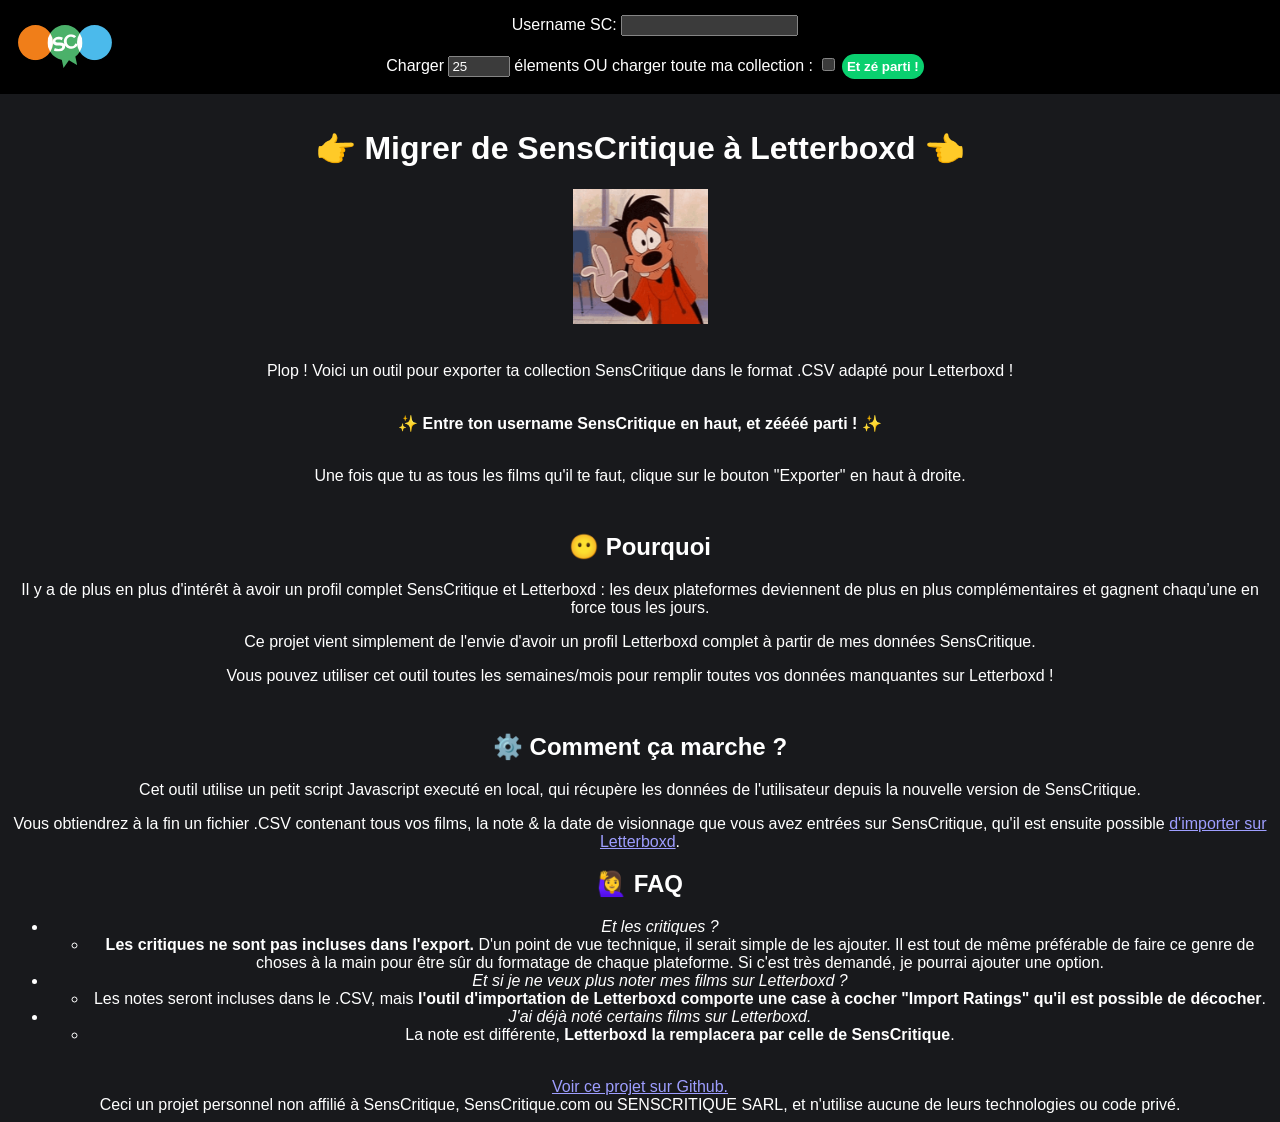
==== index.html @ 94dc16fe "🔍 Améliorations SEO" ====
<!DOCTYPE html>
<html lang="en" dir="ltr">

<head>
    <meta charset="utf-8">
    <title>SensBoxd</title>
    <script src="https://ajax.googleapis.com/ajax/libs/jquery/1.9.1/jquery.min.js"></script>
    <script defer src="src/index.js" charset="uts-8"></script>
    <link rel="stylesheet" href="./css/style.css">
	<meta name="description" content="L'outil de migration simple pour passer de SensCritique à Letterboxd.">
    <meta property="og:title" content="Add title here">
    <meta property="og:description" content="SensBoxd : exporter ses données SensCritique vers Letterboxd.">
    <meta property="og:image" content="https://your-website.com/og-image.png">
    <meta property="og:url" content="http://sensboxd.phileas.tv/img/Sens2Boxd-logo.svg">
    <meta name="twitter:title" content="SensBoxd">
    <meta name="twitter:description" content="SensBoxd : exporter ses données SensCritique vers Letterboxd.">
    <meta name="twitter:url" content="http://sensboxd.phileas.tv/img/Sens2Boxd-logo.svg">
    <meta name="twitter:card" content="Passer de SensCritique à Letterboxd.">
</head>

<body>
    <div id="header" class="header">
        <div id="header-left" class="header-left">
            <a href="./">
                <img class="logo" src="./img/Sens2Boxd-logo.svg" alt="Migration SensCritique Letterboxd"/>
            </a>
        </div>
        <div id="header-center" class="header-center">
            <div class="form">
                <form id="form">
                    <div>
                        <div id="usernameinputgroup">
                            <label>Username SC:</label>
                            <input id="username" name="username" type="username">
                        </div>

                        </br>
                        <div id="numberinputgroup">
                            <label for="numbertoload">Charger </label>
                            <input id="numbertoload" type="number" value="25" max="1000" min="1" style="width: 4em;">
                            <label for="loadallprofile">élements OU charger toute ma collection :</label>
                            <input id="loadallprofile" type="checkbox">
                            <input id="submit" type="submit" value="Et zé parti !">
                        </div>
                    </div>
                    <div>

                    </div>
                </form>
                <!-- <button id="nextpage" style="display: none" type="button">Charger la page suivante.</button> -->
            </div>

            <div id="loader" style="display: none">Je mouline je mouline...</div>
        </div>
        <div id="header-right" class="header-right">
            <button id="export" style="opacity: 0" onclick="exportDiary()">Exporter !</button>
        </div>


    </div>

    <div id="snackbar"></div>
    <div id="export-info-box"></div>
    </div>

    <div id="main-content">
        <div class="left"></div>
        <div id="posterlist">
        </div>
        <div class="right"></div>
    </div>
    <div id="welcome-explainer">
        <h1>👉 Migrer de SensCritique à Letterboxd 👈</h1>
        <img style="width: 15vh;" src="./img/welcome-gif.gif" />
        <p><br />Plop ! Voici un outil pour exporter ta collection SensCritique dans le format .CSV adapt&eacute; pour Letterboxd !</p>
        <p><br /><strong>✨ Entre ton username SensCritique en haut, et z&eacute;&eacute;&eacute;&eacute; parti ! ✨<br /></strong></p>
        <p><br />Une fois que tu as tous les films qu'il te faut, clique sur le bouton "Exporter" en haut &agrave; droite.</p>
        <h2><br />😶 Pourquoi</h2>
        <p>Il y a de plus en plus d'int&eacute;r&ecirc;t &agrave; avoir un profil complet SensCritique et Letterboxd : les deux plateformes deviennent de plus en plus compl&eacute;mentaires et gagnent chaqu&rsquo;une en force tous les jours.</p>
        <p>Ce projet vient simplement de l'envie d'avoir un profil Letterboxd complet &agrave; partir de mes donn&eacute;es SensCritique.</p>
        <p>Vous pouvez utiliser cet outil toutes les semaines/mois pour remplir toutes vos donn&eacute;es manquantes sur Letterboxd !</p>
        <h2><br />⚙️ Comment &ccedil;a marche ?</h2>
        <p>Cet outil utilise un petit script Javascript execut&eacute; en local, qui r&eacute;cup&egrave;re les donn&eacute;es de l'utilisateur depuis la nouvelle version de SensCritique.</p>
        <p>Vous obtiendrez &agrave; la fin un fichier .CSV contenant tous vos films, la note &amp; la date de visionnage que vous avez entr&eacute;es sur SensCritique, qu'il est ensuite possible <a href="https://letterboxd.com/import/">d'importer sur Letterboxd</a>.</p>
        <h2 id="-faq">🙋‍♀️ FAQ</h2>
        <ul>
        <li><em>Et les critiques ?</em><ul>
        <li><strong>Les critiques ne sont pas incluses dans l&#39;export.</strong> D&#39;un point de vue technique, il serait simple de les ajouter. Il est tout de même préférable de faire ce genre de choses à la main pour être sûr du formatage de chaque plateforme. Si c&#39;est très demandé, je pourrai ajouter une option.</li>
        </ul>
        </li>
        <li><em>Et si je ne veux plus noter mes films sur Letterboxd ?</em><ul>
        <li>Les notes seront incluses dans le .CSV, mais <strong>l&#39;outil d&#39;importation de Letterboxd comporte une case à cocher &quot;Import Ratings&quot; qu&#39;il est possible de décocher</strong>.</li>
        </ul>
        </li>
        <li><em>J&#39;ai déjà noté certains films sur Letterboxd.</em><ul>
        <li>La note est différente, <strong>Letterboxd la remplacera par celle de SensCritique</strong>.</li>
        </ul>
        </li>
        </ul>
        <br /><a href="https://github.com/phileastv/SensCritique2Letterboxd">Voir ce projet sur Github.</a> <br />Ceci un projet personnel non affili&eacute; &agrave; SensCritique, SensCritique.com ou SENSCRITIQUE SARL, et n'utilise aucune de leurs technologies ou code priv&eacute;.</div>

</body>

</html>
---- css/style.css ----
:root {
  --dark: #18191c;
  --grey: #202225;
  --red: #e74c3c;
  --green: #0ad06f;
  --blue: #428cff;
  --bg: var(--dark);
  --bg2: var(--grey);
  --text: white;
  --headerheight: 100px;
  color-scheme: dark;
}

@import url('https://fonts.googleapis.com/css2?family=Space+Grotesk:wght@300;700&display=swap');

body {
  background-color: var(--dark);
  color: var(--text);
  font-family: 'Space Grotesk', sans-serif;
}

.logo {
  width: var(--headerheight);
}

#header-center {
  text-align: center;
}

#header-right {
  width: var(--headerheight);
}

#header {
  position: fixed;
  top: 0;
  left: 0;
  z-index: 10;
  background-color: black;
  width: 100%;
  display: flex;
  justify-content: space-between;
  padding: 15px;
  align-items: center;
}

#submit,
#nextpage {
  font-weight: 700;
  background-color: var(--green);
  border: 0;
  padding: 5px;
  border-radius: 17px;
  color: white;
  cursor: pointer;
}

#main-content {
  padding-top: var(--headerheight);
}

.poster {
  border-width: 0px;
  border-style: solid;
  border-color: var(--green);
  border-radius: 10px;
  height: 160px;
  width: 100px;
  margin: 9px;
  margin-top: 0px;
  object-fit: cover;
  max-width: 100%;
  transform: scale(0);
  transition: 1s;
  box-sizing: border-box;
}

img.poster:hover {
  transform: scale(1.3) !important;
  box-shadow: 10px 10px 20px black;
  z-index: 5;
  border-width: 6px;
}

img.animate {
  transform: scale(1) !important;
}

.success {
  border-width: 3px;
}

.failed {
  border-width: 3px;
  border-color: var(--red);
}

.wishlist {
  border-width: 3px;
  border-color: var(--blue);
}

#posterlist {
  display: flex;
  width: 100%;
  height: 100%;
  flex-direction: row;
  flex-wrap: wrap;
  justify-content: left;
}

#welcome-explainer {
  text-align: center;
}

/* from https://www.w3schools.com/howto/howto_js_snackbar.asp */
/* The snackbar - position it at the bottom and in the middle of the screen */
#snackbar {
  visibility: hidden;
  /* Hidden by default. Visible on click */
  min-width: 250px;
  /* Set a default minimum width */
  margin-left: -125px;
  /* Divide value of min-width by 2 */
  background-color: #333;
  /* Black background color */
  color: #fff;
  /* White text color */
  text-align: center;
  /* Centered text */
  border-radius: 2px;
  /* Rounded borders */
  padding: 16px;
  /* Padding */
  position: fixed;
  /* Sit on top of the screen */
  z-index: 1;
  /* Add a z-index if needed */
  left: 50%;
  /* Center the snackbar */
  bottom: 30px;
  /* 30px from the bottom */
}

/* Show the snackbar when clicking on a button (class added with JavaScript) */
#snackbar.show {
  visibility: visible;
  /* Show the snackbar */
  /* Add animation: Take 0.5 seconds to fade in and out the snackbar.
However, delay the fade out process for 2.5 seconds */
  -webkit-animation: fadein 0.5s, fadeout 0.5s 2.5s;
  animation: fadein 0.5s, fadeout 0.5s 2.5s;
}

#export-info-box {
  visibility: hidden;
  /* Hidden by default. Visible on click */
  min-width: 250px;
  /* Set a default minimum width */
  margin-left: -125px;
  /* Divide value of min-width by 2 */
  background-color: #333;
  /* Black background color */
  color: #fff;
  /* White text color */
  text-align: center;
  /* Centered text */
  border-radius: 2px;
  /* Rounded borders */
  padding: 16px;
  /* Padding */
  position: fixed;
  /* Sit on top of the screen */
  z-index: 1;
  /* Add a z-index if needed */
  left: 35%;
  /* Center the snackbar */
  bottom: 35%;
  /* 30px from the bottom */
  width: 50%;
}

/* Show the snackbar when clicking on a button (class added with JavaScript) */
#export-info-box.show {
  visibility: visible;
  -webkit-animation: fadein 0.5s;
  animation: fadein 0.5s
}

/* Animations to fade the snackbar in and out */
@-webkit-keyframes fadein {
  from {
      bottom: 0;
      opacity: 0;
  }

  to {
      bottom: 30px;
      opacity: 1;
  }
}

@keyframes fadein {
  from {
      bottom: 0;
      opacity: 0;
  }

  to {
      bottom: 30px;
      opacity: 1;
  }
}

@-webkit-keyframes fadeout {
  from {
      bottom: 30px;
      opacity: 1;
  }

  to {
      bottom: 0;
      opacity: 0;
  }
}

@keyframes fadeout {
  from {
      bottom: 30px;
      opacity: 1;
  }

  to {
      bottom: 0;
      opacity: 0;
  }
}
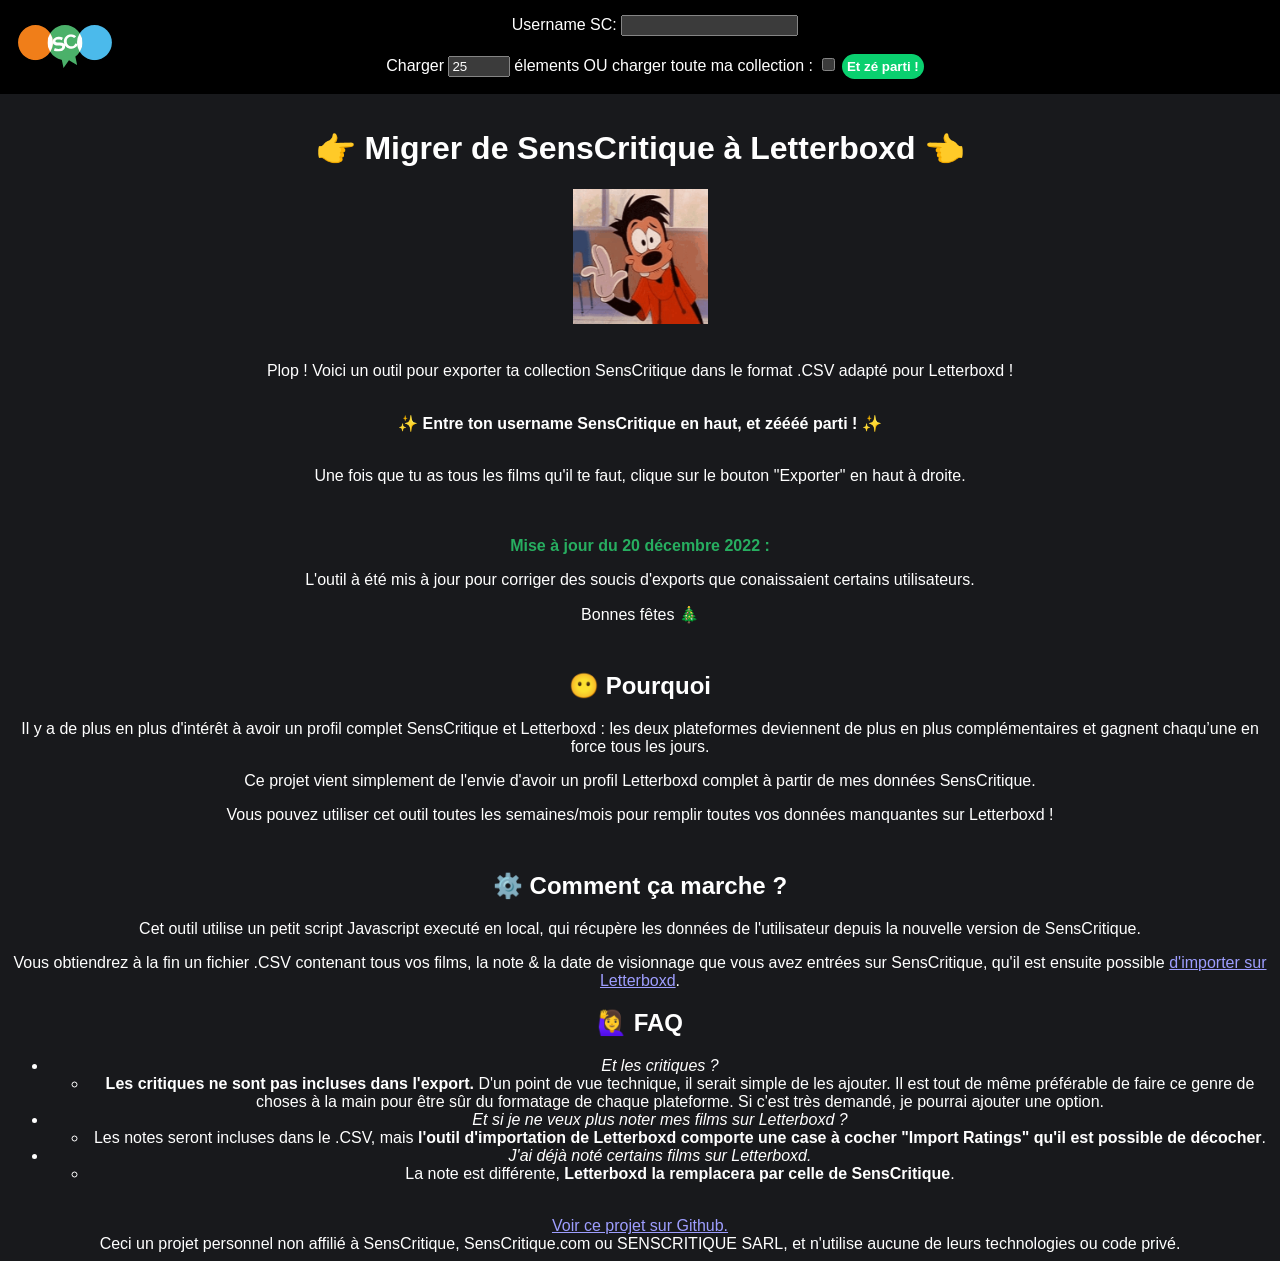
==== commit 644b272f: "🎄 v3 ➡️ Correction des soucis d'exports avec les noms de films contenant un "#"  ➡️ Correction et ch" ====
--- a/index.html
+++ b/index.html
@@ -75,6 +75,9 @@
         <p><br />Plop ! Voici un outil pour exporter ta collection SensCritique dans le format .CSV adapt&eacute; pour Letterboxd !</p>
         <p><br /><strong>✨ Entre ton username SensCritique en haut, et z&eacute;&eacute;&eacute;&eacute; parti ! ✨<br /></strong></p>
         <p><br />Une fois que tu as tous les films qu'il te faut, clique sur le bouton "Exporter" en haut &agrave; droite.</p>
+        <p><br /><br /><span style="color: #27ae60;"><strong>Mise &agrave; jour du 20 d&eacute;cembre 2022 :</strong></span></p>
+        <p>L'outil &agrave; &eacute;t&eacute; mis &agrave; jour pour corriger des soucis d'exports que conaissaient certains utilisateurs.</p>
+        <p>Bonnes f&ecirc;tes 🎄</p>
         <h2><br />😶 Pourquoi</h2>
         <p>Il y a de plus en plus d'int&eacute;r&ecirc;t &agrave; avoir un profil complet SensCritique et Letterboxd : les deux plateformes deviennent de plus en plus compl&eacute;mentaires et gagnent chaqu&rsquo;une en force tous les jours.</p>
         <p>Ce projet vient simplement de l'envie d'avoir un profil Letterboxd complet &agrave; partir de mes donn&eacute;es SensCritique.</p>
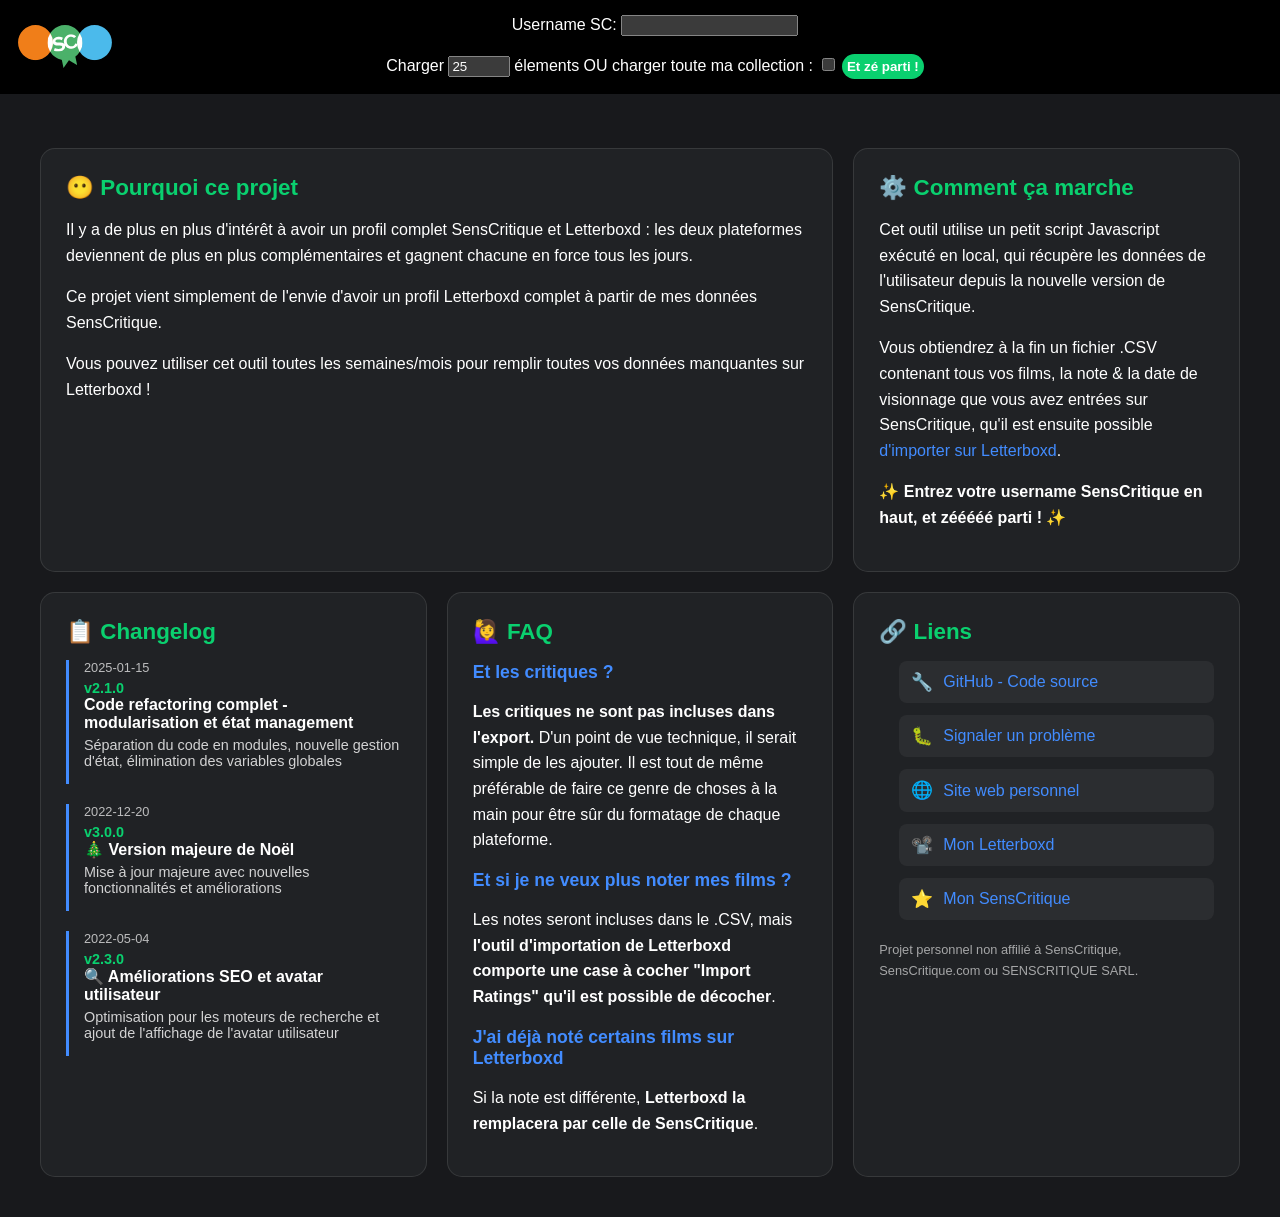
==== commit 9ec05fa9: "Nouvelle interface et améliorations de rapidité !" ====
--- a/index.html
+++ b/index.html
@@ -5,7 +5,12 @@
     <meta charset="utf-8">
     <title>SensBoxd</title>
     <script src="https://ajax.googleapis.com/ajax/libs/jquery/1.9.1/jquery.min.js"></script>
-    <script defer src="src/index.js" charset="uts-8"></script>
+    <!-- Configuration and modules -->
+    <script defer src="src/config.js" charset="utf-8"></script>
+    <script defer src="src/graphql-queries.js" charset="utf-8"></script>
+    <script defer src="src/state-manager.js" charset="utf-8"></script>
+    <!-- Main application -->
+    <script defer src="src/index.js" charset="utf-8"></script>
     <link rel="stylesheet" href="./css/style.css">
 	<meta name="description" content="L'outil de migration simple pour passer de SensCritique à Letterboxd.">
     <meta property="og:title" content="Add title here">
@@ -69,15 +74,96 @@
         </div>
         <div class="right"></div>
     </div>
+
+    <!-- Bento Layout Section -->
+    <div class="bento-container">
+        <!-- Pourquoi ce projet - Large box spanning 2 columns -->
+        <div class="bento-box pourquoi-box">
+            <h2>😶 Pourquoi ce projet</h2>
+            <p>Il y a de plus en plus d'intérêt à avoir un profil complet SensCritique et Letterboxd : les deux plateformes deviennent de plus en plus complémentaires et gagnent chacune en force tous les jours.</p>
+            <p>Ce projet vient simplement de l'envie d'avoir un profil Letterboxd complet à partir de mes données SensCritique.</p>
+            <p>Vous pouvez utiliser cet outil toutes les semaines/mois pour remplir toutes vos données manquantes sur Letterboxd !</p>
+        </div>
+
+        <!-- Comment ça marche -->
+        <div class="bento-box comment-box">
+            <h2>⚙️ Comment ça marche</h2>
+            <p>Cet outil utilise un petit script Javascript exécuté en local, qui récupère les données de l'utilisateur depuis la nouvelle version de SensCritique.</p>
+            <p>Vous obtiendrez à la fin un fichier .CSV contenant tous vos films, la note & la date de visionnage que vous avez entrées sur SensCritique, qu'il est ensuite possible <a href="https://letterboxd.com/import/">d'importer sur Letterboxd</a>.</p>
+            <p><strong>✨ Entrez votre username SensCritique en haut, et zééééé parti ! ✨</strong></p>
+        </div>
+
+        <!-- Changelog - Scrollable box -->
+        <div class="bento-box changelog-box">
+            <h2>📋 Changelog</h2>
+            <div class="changelog-content" id="changelog-content">
+                <p>Chargement des mises à jour...</p>
+            </div>
+        </div>
+
+        <!-- FAQ -->
+        <div class="bento-box faq-box">
+            <h2>🙋‍♀️ FAQ</h2>
+            <h3>Et les critiques ?</h3>
+            <p><strong>Les critiques ne sont pas incluses dans l'export.</strong> D'un point de vue technique, il serait simple de les ajouter. Il est tout de même préférable de faire ce genre de choses à la main pour être sûr du formatage de chaque plateforme.</p>
+            
+            <h3>Et si je ne veux plus noter mes films ?</h3>
+            <p>Les notes seront incluses dans le .CSV, mais <strong>l'outil d'importation de Letterboxd comporte une case à cocher "Import Ratings" qu'il est possible de décocher</strong>.</p>
+            
+            <h3>J'ai déjà noté certains films sur Letterboxd</h3>
+            <p>Si la note est différente, <strong>Letterboxd la remplacera par celle de SensCritique</strong>.</p>
+        </div>
+
+        <!-- Liens personnels -->
+        <div class="bento-box liens-box">
+            <h2>🔗 Liens</h2>
+            <ul class="liens-list">
+                <li>
+                    <a href="https://github.com/phileastv/SensBoxd" target="_blank" rel="noopener noreferrer">
+                        <span class="link-icon">🔧</span>
+                        GitHub - Code source
+                    </a>
+                </li>
+                <li>
+                    <a href="https://github.com/phileastv/SensBoxd/issues" target="_blank" rel="noopener noreferrer">
+                        <span class="link-icon">🐛</span>
+                        Signaler un problème
+                    </a>
+                </li>
+                <li>
+                    <a href="https://phileas.tv" target="_blank" rel="noopener noreferrer">
+                        <span class="link-icon">🌐</span>
+                        Site web personnel
+                    </a>
+                </li>
+                <li>
+                    <a href="https://letterboxd.com/phileas_imt/" target="_blank" rel="noopener noreferrer">
+                        <span class="link-icon">📽️</span>
+                        Mon Letterboxd
+                    </a>
+                </li>
+                <li>
+                    <a href="https://www.senscritique.com/phileas_imt" target="_blank" rel="noopener noreferrer">
+                        <span class="link-icon">⭐</span>
+                        Mon SensCritique
+                    </a>
+                </li>
+            </ul>
+            <p style="font-size: 0.8em; color: rgba(255, 255, 255, 0.6); margin-top: 20px;">
+                Projet personnel non affilié à SensCritique, SensCritique.com ou SENSCRITIQUE SARL.
+            </p>
+        </div>
+    </div>
+
     <div id="welcome-explainer">
         <h1>👉 Migrer de SensCritique à Letterboxd 👈</h1>
         <img style="width: 15vh;" src="./img/welcome-gif.gif" />
         <p><br />Plop ! Voici un outil pour exporter ta collection SensCritique dans le format .CSV adapt&eacute; pour Letterboxd !</p>
         <p><br /><strong>✨ Entre ton username SensCritique en haut, et z&eacute;&eacute;&eacute;&eacute; parti ! ✨<br /></strong></p>
         <p><br />Une fois que tu as tous les films qu'il te faut, clique sur le bouton "Exporter" en haut &agrave; droite.</p>
-        <p><br /><br /><span style="color: #27ae60;"><strong>Mise &agrave; jour du 20 d&eacute;cembre 2022 :</strong></span></p>
-        <p>L'outil &agrave; &eacute;t&eacute; mis &agrave; jour pour corriger des soucis d'exports que conaissaient certains utilisateurs.</p>
-        <p>Bonnes f&ecirc;tes 🎄</p>
+        <p><br /><br /><span style="color: #27ae60;"><strong>Mise &agrave; jour du 13 juin 2025 :</strong></span></p>
+        <p>Mise à jour pour la compatibilité avec la nouvelle version de SensCritique.</p>
+        <p>Bon été et prenez soin de vous 🌞</p>
         <h2><br />😶 Pourquoi</h2>
         <p>Il y a de plus en plus d'int&eacute;r&ecirc;t &agrave; avoir un profil complet SensCritique et Letterboxd : les deux plateformes deviennent de plus en plus compl&eacute;mentaires et gagnent chaqu&rsquo;une en force tous les jours.</p>
         <p>Ce projet vient simplement de l'envie d'avoir un profil Letterboxd complet &agrave; partir de mes donn&eacute;es SensCritique.</p>
@@ -102,6 +188,32 @@
         </ul>
         <br /><a href="https://github.com/phileastv/SensCritique2Letterboxd">Voir ce projet sur Github.</a> <br />Ceci un projet personnel non affili&eacute; &agrave; SensCritique, SensCritique.com ou SENSCRITIQUE SARL, et n'utilise aucune de leurs technologies ou code priv&eacute;.</div>
 
+    <script>
+        // Simple script to load changelog data
+        fetch('./data/changelog.json')
+            .then(response => response.json())
+            .then(data => {
+                const changelogContent = document.getElementById('changelog-content');
+                changelogContent.innerHTML = '';
+                
+                data.changelog.forEach(item => {
+                    const changelogItem = document.createElement('div');
+                    changelogItem.className = 'changelog-item';
+                    changelogItem.innerHTML = `
+                        <div class="changelog-date">${item.date}</div>
+                        <div class="changelog-version">${item.version}</div>
+                        <div class="changelog-description">${item.description}</div>
+                        <div class="changelog-details">${item.details}</div>
+                    `;
+                    changelogContent.appendChild(changelogItem);
+                });
+            })
+            .catch(error => {
+                console.error('Erreur lors du chargement du changelog:', error);
+                document.getElementById('changelog-content').innerHTML = '<p>Erreur lors du chargement des mises à jour.</p>';
+            });
+    </script>
+
 </body>
 
 </html>
--- a/css/style.css
+++ b/css/style.css
@@ -109,8 +109,224 @@
   justify-content: left;
 }
 
+/* Bento Layout Styles */
+.bento-container {
+  display: grid;
+  grid-template-columns: repeat(3, 1fr);
+  grid-template-rows: repeat(2, auto);
+  gap: 20px;
+  max-width: 1200px;
+  margin: 40px auto;
+  padding: 0 20px;
+}
+
+.bento-box {
+  background-color: var(--bg2);
+  border-radius: 15px;
+  padding: 25px;
+  border: 1px solid rgba(255, 255, 255, 0.1);
+  transition: transform 0.3s ease, box-shadow 0.3s ease;
+}
+
+.bento-box:hover {
+  transform: translateY(-5px);
+  box-shadow: 0 10px 30px rgba(0, 0, 0, 0.3);
+}
+
+.bento-box h2 {
+  margin-top: 0;
+  margin-bottom: 15px;
+  color: var(--green);
+  font-size: 1.4em;
+  font-weight: 700;
+}
+
+.bento-box h3 {
+  color: var(--blue);
+  font-size: 1.1em;
+  margin-bottom: 10px;
+}
+
+.bento-box p {
+  line-height: 1.6;
+  margin-bottom: 15px;
+}
+
+.bento-box ul {
+  padding-left: 20px;
+}
+
+.bento-box li {
+  margin-bottom: 8px;
+  line-height: 1.5;
+}
+
+.bento-box a {
+  color: var(--blue);
+  text-decoration: none;
+  transition: color 0.3s ease;
+}
+
+.bento-box a:hover {
+  color: var(--green);
+  text-decoration: underline;
+}
+
+/* Specific box layouts */
+.pourquoi-box {
+  grid-column: 1 / 3;
+}
+
+.comment-box {
+  grid-column: 3 / 4;
+}
+
+.changelog-box {
+  grid-column: 1 / 2;
+  grid-row: 2 / 3;
+}
+
+.faq-box {
+  grid-column: 2 / 3;
+  grid-row: 2 / 3;
+}
+
+.liens-box {
+  grid-column: 3 / 4;
+  grid-row: 2 / 3;
+}
+
+/* Changelog specific styles */
+.changelog-content {
+  max-height: 400px;
+  overflow-y: auto;
+  scrollbar-width: thin;
+  scrollbar-color: var(--blue) var(--grey);
+}
+
+.changelog-content::-webkit-scrollbar {
+  width: 8px;
+}
+
+.changelog-content::-webkit-scrollbar-track {
+  background: var(--grey);
+  border-radius: 4px;
+}
+
+.changelog-content::-webkit-scrollbar-thumb {
+  background: var(--blue);
+  border-radius: 4px;
+}
+
+.changelog-item {
+  border-left: 3px solid var(--blue);
+  padding-left: 15px;
+  margin-bottom: 20px;
+  padding-bottom: 15px;
+}
+
+.changelog-version {
+  font-weight: 700;
+  color: var(--green);
+  font-size: 0.9em;
+}
+
+.changelog-date {
+  color: rgba(255, 255, 255, 0.7);
+  font-size: 0.8em;
+  margin-bottom: 5px;
+}
+
+.changelog-description {
+  font-weight: 600;
+  margin-bottom: 5px;
+}
+
+.changelog-details {
+  color: rgba(255, 255, 255, 0.8);
+  font-size: 0.9em;
+}
+
+/* Personal links styles */
+.liens-list {
+  list-style: none;
+  padding: 0;
+}
+
+.liens-list li {
+  margin-bottom: 12px;
+}
+
+.liens-list a {
+  display: flex;
+  align-items: center;
+  padding: 8px 12px;
+  background-color: rgba(255, 255, 255, 0.05);
+  border-radius: 8px;
+  transition: background-color 0.3s ease;
+}
+
+.liens-list a:hover {
+  background-color: rgba(66, 140, 255, 0.1);
+  text-decoration: none;
+}
+
+.link-icon {
+  margin-right: 10px;
+  font-size: 1.1em;
+}
+
+/* Responsive design */
+@media (max-width: 1024px) {
+  .bento-container {
+    grid-template-columns: repeat(2, 1fr);
+    grid-template-rows: repeat(3, auto);
+  }
+  
+  .pourquoi-box {
+    grid-column: 1 / 3;
+  }
+  
+  .comment-box {
+    grid-column: 1 / 3;
+  }
+  
+  .changelog-box,
+  .faq-box,
+  .liens-box {
+    grid-column: span 1;
+    grid-row: auto;
+  }
+}
+
+@media (max-width: 768px) {
+  .bento-container {
+    grid-template-columns: 1fr;
+    gap: 15px;
+    padding: 0 15px;
+  }
+  
+  .bento-box {
+    padding: 20px;
+  }
+  
+  .pourquoi-box,
+  .comment-box,
+  .changelog-box,
+  .faq-box,
+  .liens-box {
+    grid-column: 1;
+    grid-row: auto;
+  }
+  
+  .changelog-content {
+    max-height: 300px;
+  }
+}
+
+/* Hide the original welcome explainer */
 #welcome-explainer {
-  text-align: center;
+  display: none;
 }
 
 /* from https://www.w3schools.com/howto/howto_js_snackbar.asp */
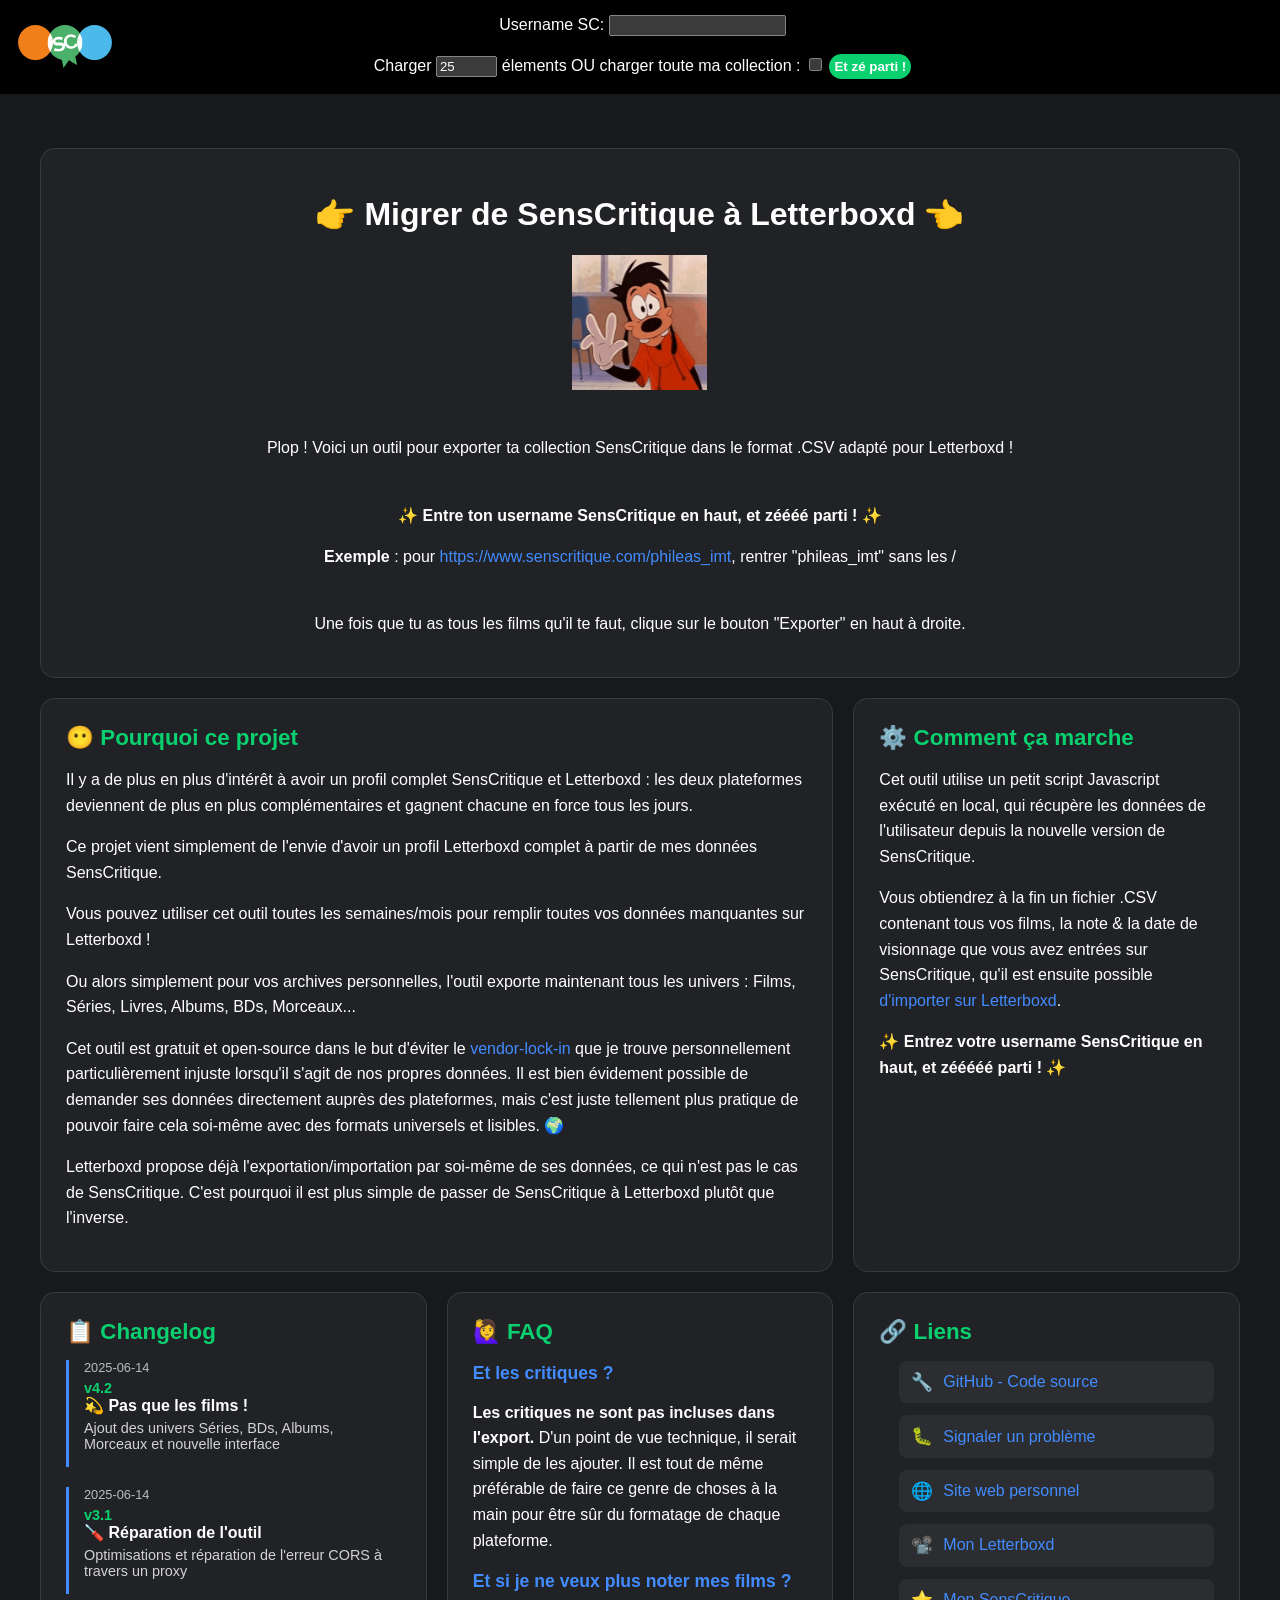
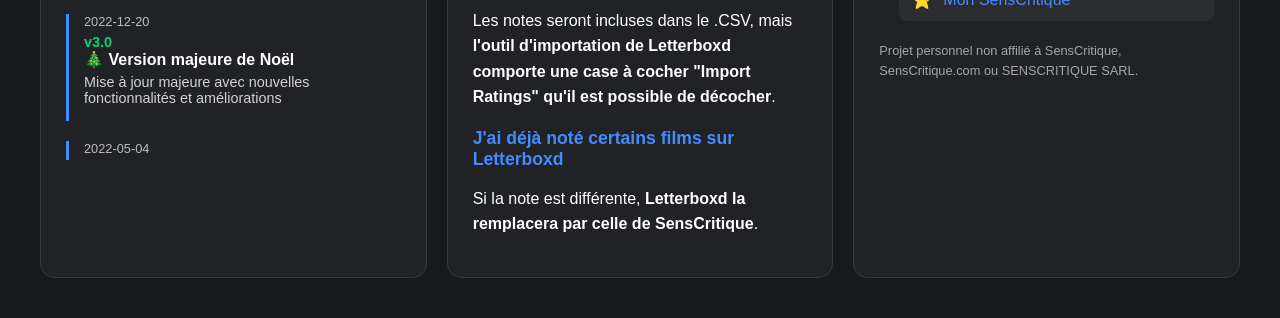
==== commit 61d18598: "💫 Pas que les films ! Ajout des univers Séries, BDs, Albums, Morceaux et nouvelle interface" ====
--- a/index.html
+++ b/index.html
@@ -6,12 +6,12 @@
     <title>SensBoxd</title>
     <script src="https://ajax.googleapis.com/ajax/libs/jquery/1.9.1/jquery.min.js"></script>
     <!-- Configuration and modules -->
-    <script defer src="src/config.js" charset="utf-8"></script>
-    <script defer src="src/graphql-queries.js" charset="utf-8"></script>
-    <script defer src="src/state-manager.js" charset="utf-8"></script>
+    <script defer src="src/config.js?v=16" charset="utf-8"></script>
+    <script defer src="src/graphql-queries.js?v=16" charset="utf-8"></script>
+    <script defer src="src/state-manager.js?v=16" charset="utf-8"></script>
     <!-- Main application -->
-    <script defer src="src/index.js" charset="utf-8"></script>
-    <link rel="stylesheet" href="./css/style.css">
+    <script defer src="src/index.js?v=16" charset="utf-8"></script>
+    <link rel="stylesheet" href="css/style.css">
 	<meta name="description" content="L'outil de migration simple pour passer de SensCritique à Letterboxd.">
     <meta property="og:title" content="Add title here">
     <meta property="og:description" content="SensBoxd : exporter ses données SensCritique vers Letterboxd.">
@@ -58,7 +58,25 @@
             <div id="loader" style="display: none">Je mouline je mouline...</div>
         </div>
         <div id="header-right" class="header-right">
-            <button id="export" style="opacity: 0" onclick="exportDiary()">Exporter !</button>
+            <div id="export-dropdown" style="opacity: 0">
+                <button id="export-main-btn" class="export-btn">Exporter !</button>
+                <div id="export-menu" class="export-menu">
+                    <button onclick="exportForLetterboxd()" class="export-option">
+                        <span class="export-icon">📽️</span>
+                        <div class="export-text">
+                            <strong>Exporter pour Letterboxd</strong>
+                            <small>Films uniquement (Journal + Wishlist)</small>
+                        </div>
+                    </button>
+                    <button onclick="exportAll()" class="export-option">
+                        <span class="export-icon">📚</span>
+                        <div class="export-text">
+                            <strong>Exporter tout</strong>
+                            <small>Films, Séries, Livres, Albums...</small>
+                        </div>
+                    </button>
+                </div>
+            </div>
         </div>
 
 
@@ -66,9 +84,35 @@
 
     <div id="snackbar"></div>
     <div id="export-info-box"></div>
+    
+    <!-- Success Popup Modal -->
+    <div id="success-popup-overlay" class="popup-overlay">
+        <div id="success-popup" class="success-popup">
+            <div class="popup-content">
+                <!-- Content will be dynamically generated -->
+            </div>
+        </div>
+    </div>
+    
+    <!-- Floating Progress Indicator -->
+    <div id="floating-loader">
+        <span class="count-text">0</span>
+        <span class="loading-icon">⚙️</span>
+        <div class="auto-scroll-control">
+            <input type="checkbox" id="auto-scroll-checkbox" checked>
+            <label for="auto-scroll-checkbox">Auto-scroll</label>
+        </div>
+    </div>
     </div>
 
     <div id="main-content">
+        <!-- Universe Tabs -->
+        <div id="universe-tabs" style="display: none;">
+            <div class="tabs-container">
+                <!-- Tabs will be dynamically generated here -->
+            </div>
+        </div>
+        
         <div class="left"></div>
         <div id="posterlist">
         </div>
@@ -77,12 +121,23 @@
 
     <!-- Bento Layout Section -->
     <div class="bento-container">
+        <div class="bento-box main-explainer">
+            <h1>👉 Migrer de SensCritique à Letterboxd 👈</h1>
+            <img style="width: 15vh;" src="./img/welcome-gif.gif" />
+            <p><br />Plop ! Voici un outil pour exporter ta collection SensCritique dans le format .CSV adapt&eacute; pour Letterboxd !</p>
+            <p><br /><strong>✨ Entre ton username SensCritique en haut, et z&eacute;&eacute;&eacute;&eacute; parti ! ✨<br /></strong></p>
+            <p><strong>Exemple</strong> : pour <a href="https://www.senscritique.com/phileas_imt">https://www.senscritique.com/phileas_imt</a>, rentrer "phileas_imt" sans les /</p>
+            <p><br />Une fois que tu as tous les films qu'il te faut, clique sur le bouton "Exporter" en haut &agrave; droite.</p>
+        </div>
         <!-- Pourquoi ce projet - Large box spanning 2 columns -->
         <div class="bento-box pourquoi-box">
             <h2>😶 Pourquoi ce projet</h2>
             <p>Il y a de plus en plus d'intérêt à avoir un profil complet SensCritique et Letterboxd : les deux plateformes deviennent de plus en plus complémentaires et gagnent chacune en force tous les jours.</p>
             <p>Ce projet vient simplement de l'envie d'avoir un profil Letterboxd complet à partir de mes données SensCritique.</p>
             <p>Vous pouvez utiliser cet outil toutes les semaines/mois pour remplir toutes vos données manquantes sur Letterboxd !</p>
+            <p>Ou alors simplement pour vos archives personnelles, l'outil exporte maintenant tous les univers : Films, Séries, Livres, Albums, BDs, Morceaux...</p>
+            <p>Cet outil est gratuit et open-source dans le but d'éviter le <a href="https://fr.wikipedia.org/wiki/Enfermement_propri%C3%A9taire">vendor-lock-in</a> que je trouve personnellement particulièrement injuste lorsqu'il s'agit de nos propres données. Il est bien évidement possible de demander ses données directement auprès des plateformes, mais c'est juste tellement plus pratique de pouvoir faire cela soi-même avec des formats universels et lisibles. 🌍</p>
+            <p>Letterboxd propose déjà l'exportation/importation par soi-même de ses données, ce qui n'est pas le cas de SensCritique. C'est pourquoi il est plus simple de passer de SensCritique à Letterboxd plutôt que l'inverse.</p>
         </div>
 
         <!-- Comment ça marche -->
--- a/css/style.css
+++ b/css/style.css
@@ -4,6 +4,7 @@
   --red: #e74c3c;
   --green: #0ad06f;
   --blue: #428cff;
+  --orange: #f39c12;
   --bg: var(--dark);
   --bg2: var(--grey);
   --text: white;
@@ -26,9 +27,10 @@
 #header-center {
   text-align: center;
 }
-
+  
 #header-right {
   width: var(--headerheight);
+  margin-right: 25px;
 }
 
 #header {
@@ -53,6 +55,101 @@
   border-radius: 17px;
   color: white;
   cursor: pointer;
+}
+
+/* Export Dropdown Styles */
+#export-dropdown {
+  position: relative;
+  display: inline-block;
+}
+
+.export-btn {
+  font-weight: 700;
+  background-color: var(--green);
+  border: 0;
+  padding: 8px 16px;
+  border-radius: 17px;
+  color: white;
+  cursor: pointer;
+  font-family: 'Space Grotesk', sans-serif;
+  transition: all 0.3s ease;
+}
+
+.export-btn:hover {
+  background-color: var(--blue);
+  transform: translateY(-2px);
+}
+
+.export-menu {
+  position: absolute;
+  top: 100%;
+  right: 0;
+  background-color: var(--bg2);
+  border: 1px solid rgba(255, 255, 255, 0.1);
+  border-radius: 10px;
+  box-shadow: 0 8px 32px rgba(0, 0, 0, 0.3);
+  z-index: 1000;
+  min-width: 280px;
+  opacity: 0;
+  visibility: hidden;
+  transform: translateY(-10px);
+  transition: all 0.3s ease;
+  margin-top: 8px;
+}
+
+#export-dropdown:hover .export-menu {
+  opacity: 1;
+  visibility: visible;
+  transform: translateY(0);
+}
+
+.export-option {
+  width: 100%;
+  background: none;
+  border: none;
+  padding: 15px 20px;
+  color: var(--text);
+  cursor: pointer;
+  display: flex;
+  align-items: center;
+  gap: 12px;
+  transition: background-color 0.2s ease;
+  font-family: 'Space Grotesk', sans-serif;
+  text-align: left;
+}
+
+.export-option:hover {
+  background-color: rgba(255, 255, 255, 0.1);
+}
+
+.export-option:first-child {
+  border-radius: 10px 10px 0 0;
+}
+
+.export-option:last-child {
+  border-radius: 0 0 10px 10px;
+}
+
+.export-icon {
+  font-size: 20px;
+  flex-shrink: 0;
+}
+
+.export-text {
+  display: flex;
+  flex-direction: column;
+  gap: 2px;
+}
+
+.export-text strong {
+  font-weight: 700;
+  font-size: 14px;
+}
+
+.export-text small {
+  font-weight: 300;
+  font-size: 12px;
+  opacity: 0.7;
 }
 
 #main-content {
@@ -100,6 +197,50 @@
   border-color: var(--blue);
 }
 
+/* Universe Tabs */
+#universe-tabs {
+  width: 100%;
+  padding: 20px 0;
+  background-color: var(--bg);
+  border-bottom: 1px solid var(--grey);
+}
+
+.tabs-container {
+  display: flex;
+  justify-content: center;
+  gap: 10px;
+  flex-wrap: wrap;
+}
+
+.universe-tab {
+  background-color: var(--grey);
+  color: var(--text);
+  border: none;
+  padding: 12px 20px;
+  border-radius: 25px;
+  cursor: pointer;
+  font-family: 'Space Grotesk', sans-serif;
+  font-weight: 300;
+  transition: all 0.3s ease;
+  white-space: nowrap;
+}
+
+.universe-tab:hover {
+  background-color: var(--blue);
+  transform: translateY(-2px);
+}
+
+.universe-tab.active {
+  background-color: var(--green);
+  font-weight: 700;
+  transform: translateY(-2px);
+}
+
+.universe-tab .count {
+  opacity: 0.8;
+  font-size: 0.9em;
+}
+
 #posterlist {
   display: flex;
   width: 100%;
@@ -113,7 +254,7 @@
 .bento-container {
   display: grid;
   grid-template-columns: repeat(3, 1fr);
-  grid-template-rows: repeat(2, auto);
+  grid-template-rows: repeat(3, auto);
   gap: 20px;
   max-width: 1200px;
   margin: 40px auto;
@@ -173,27 +314,35 @@
 }
 
 /* Specific box layouts */
+.main-explainer {
+  grid-column: 1 / 4;
+  grid-row: 1 / 2;
+  text-align: center;
+}
+
 .pourquoi-box {
   grid-column: 1 / 3;
+  grid-row: 2 / 3;
 }
 
 .comment-box {
   grid-column: 3 / 4;
+  grid-row: 2 / 3;
 }
 
 .changelog-box {
   grid-column: 1 / 2;
-  grid-row: 2 / 3;
+  grid-row: 3 / 4;
 }
 
 .faq-box {
   grid-column: 2 / 3;
-  grid-row: 2 / 3;
+  grid-row: 3 / 4;
 }
 
 .liens-box {
   grid-column: 3 / 4;
-  grid-row: 2 / 3;
+  grid-row: 3 / 4;
 }
 
 /* Changelog specific styles */
@@ -450,4 +599,295 @@
       bottom: 0;
       opacity: 0;
   }
+}
+
+/* Floating Progress Indicator */
+#floating-loader {
+  position: fixed;
+  bottom: 20px;
+  right: 20px;
+  background-color: var(--green);
+  color: white;
+  border: none;
+  border-radius: 15px;
+  padding: 15px 20px;
+  font-family: 'Space Grotesk', sans-serif;
+  font-weight: 700;
+  font-size: 14px;
+  cursor: pointer;
+  box-shadow: 0 4px 20px rgba(0, 0, 0, 0.3);
+  z-index: 1000;
+  display: none;
+  transition: all 0.3s ease;
+  min-width: 180px;
+  text-align: left;
+}
+
+#floating-loader:hover {
+  background-color: var(--blue);
+  transform: scale(1.05);
+}
+
+#floating-loader.loading {
+  animation: pulse 2s infinite;
+}
+
+#floating-loader.animate-count {
+  animation: countBounce 0.6s ease-out;
+}
+
+#floating-loader .count-text {
+  font-size: 18px;
+  font-weight: 700;
+  margin-right: 12px;
+  display: inline-block;
+}
+
+#floating-loader .loading-icon {
+  display: inline-block;
+  animation: spin 1s linear infinite;
+  margin-left: 8px;
+  float: right;
+  margin-top: 2px;
+}
+
+#floating-loader .loading-icon.hidden {
+  display: none;
+}
+
+#floating-loader .auto-scroll-control {
+  margin-top: 8px;
+  display: flex;
+  align-items: center;
+  font-size: 12px;
+  font-weight: 400;
+}
+
+#floating-loader .auto-scroll-control input[type="checkbox"] {
+  margin-right: 6px;
+  transform: scale(1.1);
+  cursor: pointer;
+}
+
+#floating-loader .auto-scroll-control label {
+  cursor: pointer;
+  user-select: none;
+}
+
+@keyframes pulse {
+  0% { box-shadow: 0 4px 20px rgba(0, 173, 111, 0.3); }
+  50% { box-shadow: 0 4px 30px rgba(0, 173, 111, 0.6); }
+  100% { box-shadow: 0 4px 20px rgba(0, 173, 111, 0.3); }
+}
+
+@keyframes spin {
+  0% { transform: rotate(0deg); }
+  100% { transform: rotate(360deg); }
+}
+
+@keyframes countBounce {
+  0% { transform: scale(1); }
+  50% { transform: scale(1.2); }
+  100% { transform: scale(1); }
+}
+
+/* Success Popup Styles */
+.popup-overlay {
+  position: fixed;
+  top: 0;
+  left: 0;
+  width: 100%;
+  height: 100%;
+  background-color: rgba(0, 0, 0, 0.8);
+  backdrop-filter: blur(5px);
+  z-index: 10000;
+  display: none;
+  justify-content: center;
+  align-items: center;
+  animation: fadeIn 0.3s ease-out;
+}
+
+.popup-overlay.show {
+  display: flex;
+}
+
+.success-popup {
+  background-color: var(--bg2);
+  border-radius: 20px;
+  max-width: 800px;
+  width: 95%;
+  max-height: 90vh;
+  overflow-y: auto;
+  box-shadow: 0 20px 60px rgba(0, 0, 0, 0.5);
+  border: 1px solid rgba(255, 255, 255, 0.1);
+  animation: popupSlideIn 0.4s ease-out;
+}
+
+.popup-content {
+  padding: 30px;
+  text-align: center;
+}
+
+.popup-content h2 {
+  color: var(--green);
+  font-size: 2em;
+  font-weight: 700;
+  margin-bottom: 8px;
+  line-height: 1.2;
+}
+
+.popup-content .success-count {
+  font-size: 2.5em;
+  font-weight: 700;
+  color: var(--green);
+  margin: 15px 0;
+  text-shadow: 0 2px 10px rgba(0, 173, 111, 0.3);
+}
+
+.popup-content .success-message {
+  font-size: 1.2em;
+  margin-bottom: 20px;
+  color: var(--text);
+  line-height: 1.3;
+}
+
+.popup-content video {
+  border-radius: 12px;
+  margin: 15px 0;
+  box-shadow: 0 6px 20px rgba(0, 0, 0, 0.3);
+  max-width: 100%;
+  height: auto;
+}
+
+.popup-content .letterboxd-button {
+  background: linear-gradient(135deg, var(--green), #00d084);
+  color: white;
+  border: none;
+  padding: 15px 35px;
+  border-radius: 50px;
+  font-size: 1.1em;
+  font-weight: 700;
+  font-family: 'Space Grotesk', sans-serif;
+  cursor: pointer;
+  text-decoration: none;
+  display: inline-block;
+  margin: 15px 0;
+  transition: all 0.3s ease;
+  box-shadow: 0 6px 20px rgba(0, 173, 111, 0.3);
+}
+
+.popup-content .letterboxd-button:hover {
+  transform: translateY(-3px);
+  box-shadow: 0 12px 35px rgba(0, 173, 111, 0.4);
+  background: linear-gradient(135deg, #00d084, var(--green));
+}
+
+.popup-content .close-button {
+  background-color: var(--grey);
+  color: var(--text);
+  border: none;
+  padding: 10px 25px;
+  border-radius: 25px;
+  font-size: 0.95em;
+  font-weight: 400;
+  font-family: 'Space Grotesk', sans-serif;
+  cursor: pointer;
+  margin-top: 15px;
+  transition: all 0.3s ease;
+}
+
+.popup-content .close-button:hover {
+  background-color: var(--blue);
+  transform: translateY(-2px);
+}
+
+.popup-content .files-list {
+  background-color: rgba(255, 255, 255, 0.05);
+  border-radius: 12px;
+  padding: 15px;
+  margin: 15px 0;
+  text-align: left;
+}
+
+.popup-content .files-list h3 {
+  color: var(--blue);
+  font-size: 1.1em;
+  margin-bottom: 12px;
+  text-align: center;
+}
+
+.popup-content .file-item {
+  display: flex;
+  justify-content: space-between;
+  align-items: center;
+  padding: 6px 0;
+  border-bottom: 1px solid rgba(255, 255, 255, 0.1);
+}
+
+.popup-content .file-item:last-child {
+  border-bottom: none;
+}
+
+.popup-content .file-name {
+  font-weight: 600;
+  color: var(--text);
+  font-size: 0.95em;
+}
+
+.popup-content .file-count {
+  color: var(--green);
+  font-weight: 700;
+  font-size: 0.9em;
+}
+
+.popup-content .instruction-text {
+  background-color: rgba(66, 140, 255, 0.1);
+  border-left: 4px solid var(--blue);
+  padding: 12px 16px;
+  margin: 15px 0;
+  border-radius: 0 8px 8px 0;
+  text-align: left;
+  font-size: 0.95em;
+  line-height: 1.4;
+}
+
+@keyframes fadeIn {
+  from { opacity: 0; }
+  to { opacity: 1; }
+}
+
+@keyframes popupSlideIn {
+  from { 
+    opacity: 0;
+    transform: translateY(-50px) scale(0.9);
+  }
+  to { 
+    opacity: 1;
+    transform: translateY(0) scale(1);
+  }
+}
+
+/* Responsive popup */
+@media (max-width: 768px) {
+  .success-popup {
+    width: 95%;
+    margin: 20px;
+  }
+  
+  .popup-content {
+    padding: 30px 20px;
+  }
+  
+  .popup-content h2 {
+    font-size: 1.8em;
+  }
+  
+  .popup-content .success-count {
+    font-size: 2.5em;
+  }
+  
+  .popup-content video {
+    width: 100%;
+    height: auto;
+  }
 }
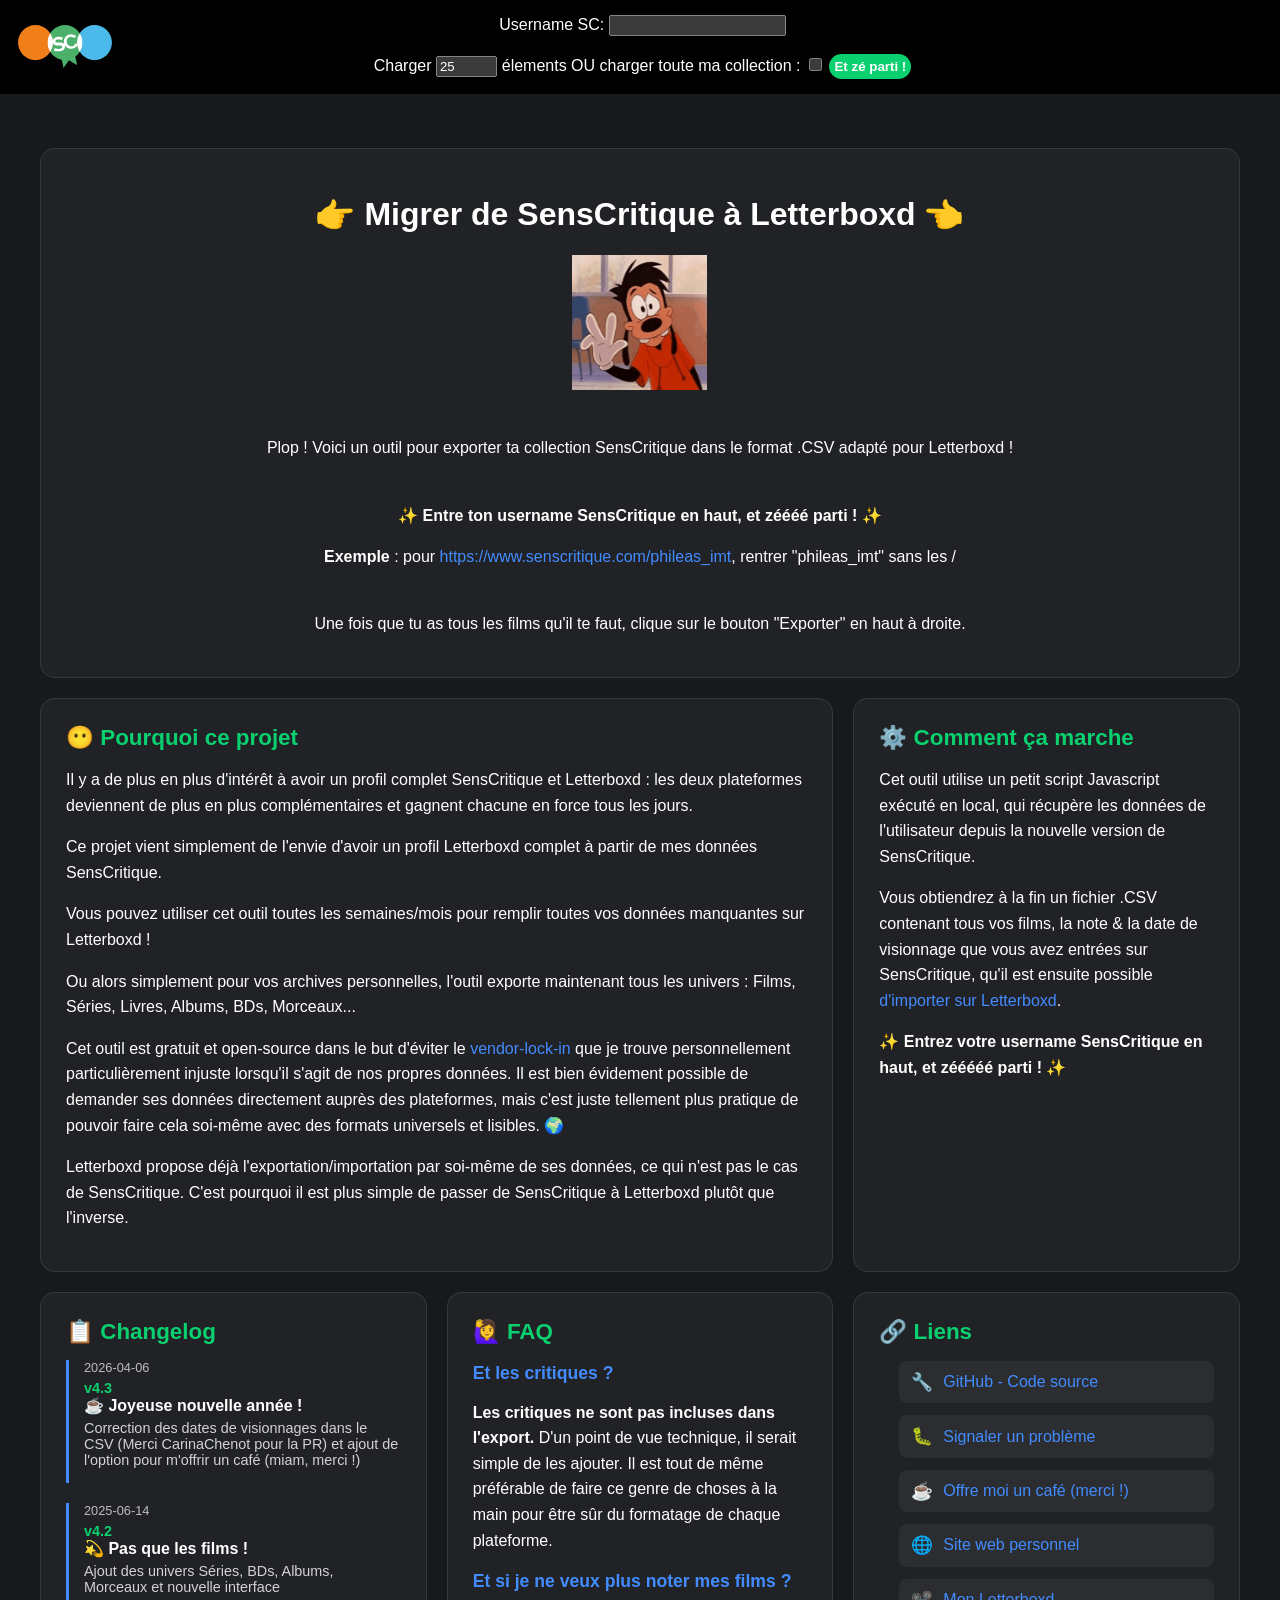
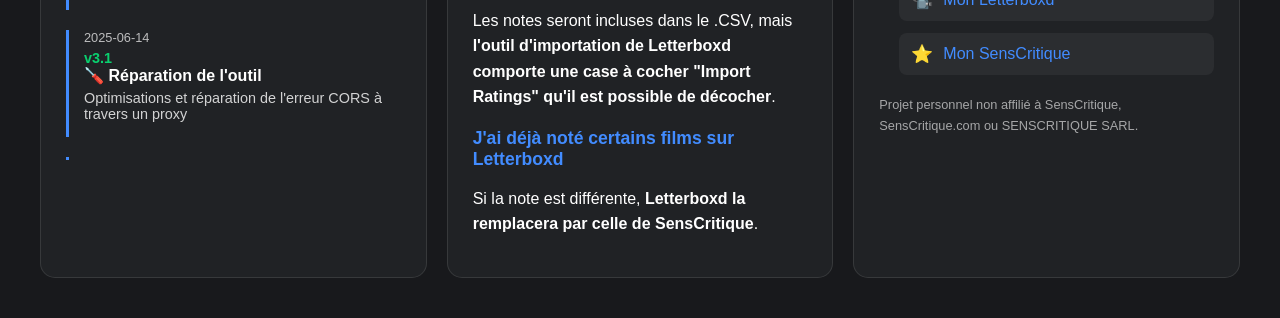
==== commit 645a0117: "☕ Ajout d'option de donation + Maj changelog" ====
--- a/index.html
+++ b/index.html
@@ -183,6 +183,12 @@
                     <a href="https://github.com/phileastv/SensBoxd/issues" target="_blank" rel="noopener noreferrer">
                         <span class="link-icon">🐛</span>
                         Signaler un problème
+                    </a>
+                </li>
+                <li>
+                    <a href="https://buymeacoffee.com/phileas_imt" target="_blank" rel="noopener noreferrer">
+                        <span class="link-icon">☕</span>
+                        Offre moi un café (merci !)
                     </a>
                 </li>
                 <li>
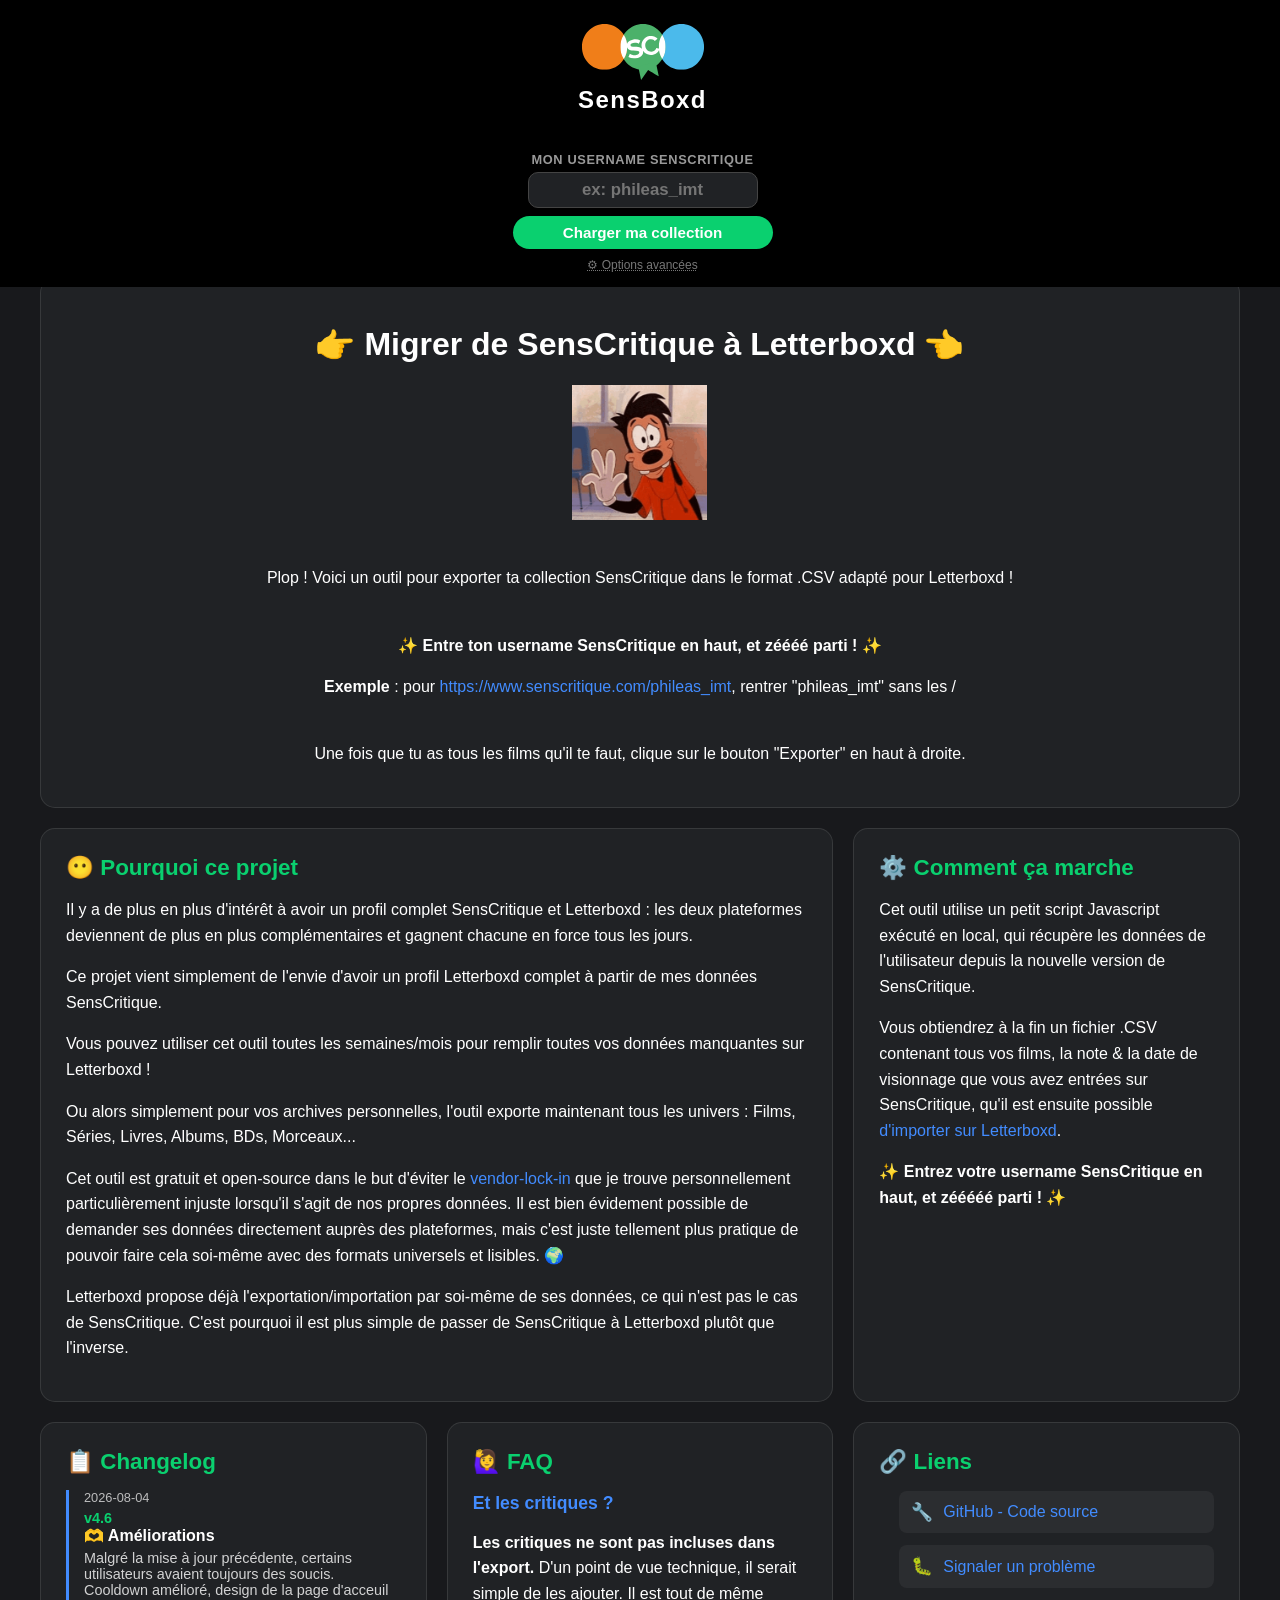
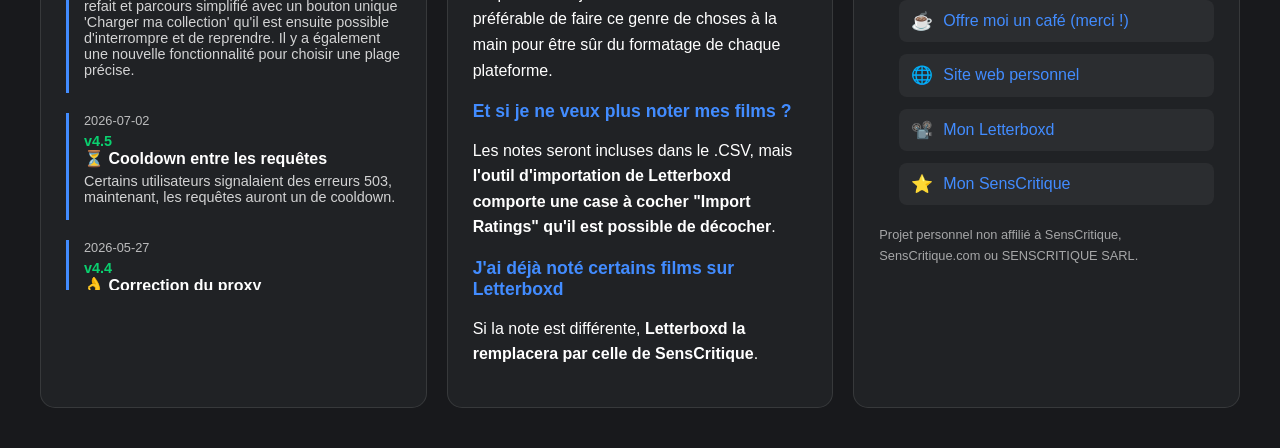
==== commit 704846b9: "⏰ Cooldown & améliorations UX - Process pour développement en local - Nouveau header et parcours sim" ====
--- a/index.html
+++ b/index.html
@@ -6,12 +6,12 @@
     <title>SensBoxd</title>
     <script src="https://ajax.googleapis.com/ajax/libs/jquery/1.9.1/jquery.min.js"></script>
     <!-- Configuration and modules -->
-    <script defer src="src/config.js?v=16" charset="utf-8"></script>
-    <script defer src="src/graphql-queries.js?v=16" charset="utf-8"></script>
-    <script defer src="src/state-manager.js?v=16" charset="utf-8"></script>
+    <script defer src="src/config.js?v=23" charset="utf-8"></script>
+    <script defer src="src/graphql-queries.js?v=23" charset="utf-8"></script>
+    <script defer src="src/state-manager.js?v=23" charset="utf-8"></script>
     <!-- Main application -->
-    <script defer src="src/index.js?v=16" charset="utf-8"></script>
-    <link rel="stylesheet" href="css/style.css">
+    <script defer src="src/index.js?v=23" charset="utf-8"></script>
+    <link rel="stylesheet" href="css/style.css?v=23">
 	<meta name="description" content="L'outil de migration simple pour passer de SensCritique à Letterboxd.">
     <meta property="og:title" content="Add title here">
     <meta property="og:description" content="SensBoxd : exporter ses données SensCritique vers Letterboxd.">
@@ -26,35 +26,42 @@
 <body>
     <div id="header" class="header">
         <div id="header-left" class="header-left">
-            <a href="./">
-                <img class="logo" src="./img/Sens2Boxd-logo.svg" alt="Migration SensCritique Letterboxd"/>
-            </a>
+            <a href="./"><img id="logo-compact" class="logo-compact" src="./img/Sens2Boxd-logo.svg" alt="SensBoxd"/></a>
         </div>
         <div id="header-center" class="header-center">
+            <div class="header-brand">
+                <a href="./">
+                    <img class="logo" src="./img/Sens2Boxd-logo.svg" alt="SensBoxd"/>
+                </a>
+                <h1 class="brand-title">SensBoxd</h1>
+            </div>
             <div class="form">
                 <form id="form">
-                    <div>
-                        <div id="usernameinputgroup">
-                            <label>Username SC:</label>
-                            <input id="username" name="username" type="username">
-                        </div>
-
-                        </br>
-                        <div id="numberinputgroup">
-                            <label for="numbertoload">Charger </label>
-                            <input id="numbertoload" type="number" value="25" max="1000" min="1" style="width: 4em;">
-                            <label for="loadallprofile">élements OU charger toute ma collection :</label>
-                            <input id="loadallprofile" type="checkbox">
-                            <input id="submit" type="submit" value="Et zé parti !">
-                        </div>
+                    <div id="usernameinputgroup">
+                        <label for="username">Mon Username SensCritique</label>
+                        <input id="username" name="username" type="text" placeholder="ex: phileas_imt">
                     </div>
-                    <div>
-
+                    <div id="numberinputgroup">
+                        <input id="submit" type="submit" value="Charger ma collection">
+                        <div class="advanced-toggle-row">
+                            <button type="button" id="advanced-toggle-btn" class="advanced-toggle-btn">⚙ Options avancées</button>
+                        </div>
+                        <div id="advanced-options" class="advanced-options" style="display:none;">
+                            <p class="advanced-hint">Tu as une grande collection et tu obtiens des erreurs ? Charge-la en plusieurs fois en définissant une plage. Ex : lance d'abord les entrées <strong>0 → 400</strong>, puis relance avec <strong>400 → 800</strong>, etc.</p>
+                            <div class="range-row">
+                                <label for="range-start">De l'entrée</label>
+                                <input id="range-start" type="number" value="0" min="0" placeholder="0">
+                                <label for="range-end">à</label>
+                                <input id="range-end" type="number" value="400" min="1" placeholder="400">
+                            </div>
+                        </div>
                     </div>
                 </form>
-                <!-- <button id="nextpage" style="display: none" type="button">Charger la page suivante.</button> -->
-            </div>
-
+            </div>
+            <div id="header-username-compact">
+                <div id="useravatar"></div>
+                <span id="header-username-text"></span>
+            </div>
             <div id="loader" style="display: none">Je mouline je mouline...</div>
         </div>
         <div id="header-right" class="header-right">
@@ -78,8 +85,6 @@
                 </div>
             </div>
         </div>
-
-
     </div>
 
     <div id="snackbar"></div>
@@ -96,8 +101,11 @@
     
     <!-- Floating Progress Indicator -->
     <div id="floating-loader">
-        <span class="count-text">0</span>
-        <span class="loading-icon">⚙️</span>
+        <div class="loader-top-row">
+            <span class="count-text">0</span>
+            <span class="loading-icon"><span class="spinner"></span></span>
+        </div>
+        <button id="stop-resume-btn" class="stop-resume-btn" style="display:none;">◼ Arrêter</button>
         <div class="auto-scroll-control">
             <input type="checkbox" id="auto-scroll-checkbox" checked>
             <label for="auto-scroll-checkbox">Auto-scroll</label>
--- a/css/style.css
+++ b/css/style.css
@@ -9,6 +9,7 @@
   --bg2: var(--grey);
   --text: white;
   --headerheight: 100px;
+  --header-top-offset: 230px;
   color-scheme: dark;
 }
 
@@ -21,16 +22,46 @@
 }
 
 .logo {
-  width: var(--headerheight);
+  width: 130px;
+}
+
+/* Header brand: logo + title stacked, centered */
+.header-brand {
+  display: flex;
+  flex-direction: column;
+  align-items: center;
+  gap: 2px;
+  margin-bottom: 8px;
+}
+
+.brand-title {
+  font-size: 1.5rem;
+  font-weight: 700;
+  margin: 0;
+  letter-spacing: 0.06em;
+  color: var(--text);
 }
 
 #header-center {
   text-align: center;
-}
-  
+  flex: 1;
+  display: flex;
+  flex-direction: column;
+  align-items: center;
+  padding-top: 10px;
+}
+
+#header-left {
+  width: var(--headerheight);
+  flex-shrink: 0;
+  display: flex;
+  align-items: center;
+}
+
 #header-right {
   width: var(--headerheight);
   margin-right: 25px;
+  flex-shrink: 0;
 }
 
 #header {
@@ -42,19 +73,220 @@
   width: 100%;
   display: flex;
   justify-content: space-between;
-  padding: 15px;
-  align-items: center;
+  padding: 10px 15px;
+  align-items: flex-start;
+  transition: padding 0.35s ease, align-items 0s 0.35s;
+}
+
+/* ── Transitions des éléments animés entre les deux états ── */
+.header-brand,
+.form {
+  transition: opacity 0.3s ease, max-height 0.35s ease;
+  overflow: hidden;
+  max-height: 300px;
+  opacity: 1;
+}
+
+#logo-compact,
+#header-username-compact {
+  transition: opacity 0.3s ease, max-height 0.35s ease;
+  overflow: hidden;
+}
+
+/* État home : éléments compacts masqués */
+#logo-compact {
+  opacity: 0;
+  pointer-events: none;
+  max-height: 0;
+  display: block;
+}
+
+#header-username-compact {
+  display: flex;
+  align-items: center;
+  gap: 8px;
+  opacity: 0;
+  pointer-events: none;
+  max-height: 0;
+}
+
+/* ── État compact (après chargement) ── */
+#header.header-compact {
+  padding: 8px 15px;
+  align-items: center;
+}
+
+#header.header-compact .header-brand,
+#header.header-compact .form {
+  opacity: 0;
+  max-height: 0;
+  pointer-events: none;
+}
+
+#header.header-compact #logo-compact {
+  opacity: 1;
+  pointer-events: auto;
+  max-height: 60px;
+}
+
+#header.header-compact #header-username-compact {
+  opacity: 1;
+  pointer-events: auto;
+  max-height: 60px;
+}
+
+/* Styles du bloc compact */
+#logo-compact {
+  width: 90px;
+}
+
+#header-username-text {
+  font-weight: 700;
+  font-size: 0.95em;
+}
+
+#profileavatar {
+  border-radius: 50%;
+}
+
+/* Transition du padding du contenu principal */
+#main-content {
+  transition: padding-top 0.35s ease;
+}
+
+body.header-compact #main-content {
+  padding-top: 110px;
+}
+
+/* Username input — two-line, bigger */
+#usernameinputgroup {
+  display: flex;
+  flex-direction: column;
+  align-items: center;
+  gap: 5px;
+  margin-bottom: 8px;
+  margin-top: 30px;
+}
+
+#usernameinputgroup label {
+  font-size: 0.8em;
+  font-weight: 700;
+  color: #999;
+  text-transform: uppercase;
+  letter-spacing: 0.05em;
+}
+
+#username {
+  font-family: 'Space Grotesk', sans-serif;
+  font-size: 1.05em;
+  font-weight: 700;
+  background: var(--grey);
+  border: 1px solid #444;
+  border-radius: 10px;
+  color: var(--text);
+  padding: 7px 14px;
+  width: 200px;
+  text-align: center;
+  transition: border-color 0.2s;
+}
+
+#username:focus {
+  outline: none;
+  border-color: var(--green);
+}
+
+/* Form: centered container */
+.form {
+  display: flex;
+  justify-content: center;
+  width: 100%;
+}
+
+/* numberinputgroup: fixed width prevents layout shift */
+#numberinputgroup {
+  display: flex;
+  flex-direction: column;
+  align-items: center;
+  width: 260px;
 }
 
 #submit,
 #nextpage {
-  font-weight: 700;
+  font-family: 'Space Grotesk', sans-serif;
+  font-weight: 700;
+  font-size: 0.95em;
   background-color: var(--green);
   border: 0;
-  padding: 5px;
-  border-radius: 17px;
+  padding: 8px 18px;
+  border-radius: 20px;
   color: white;
   cursor: pointer;
+  width: 100%;
+  margin-bottom: 6px;
+  transition: background-color 0.2s, transform 0.15s;
+}
+
+#submit:hover {
+  background-color: #07b85e;
+  transform: translateY(-1px);
+}
+
+/* Advanced toggle button */
+.advanced-toggle-row {
+  margin-bottom: 4px;
+}
+
+.advanced-toggle-btn {
+  background: none;
+  border: none;
+  color: #777;
+  font-size: 0.75em;
+  cursor: pointer;
+  padding: 0;
+  font-family: inherit;
+  text-decoration: underline dotted;
+  transition: color 0.15s;
+}
+
+.advanced-toggle-btn:hover {
+  color: #bbb;
+}
+
+/* Advanced options panel — same width as container, no layout shift */
+.advanced-options {
+  width: 100%;
+  box-sizing: border-box;
+  padding: 10px 12px;
+  background: var(--grey);
+  border-radius: 8px;
+  border: 1px solid #333;
+  text-align: left;
+  margin-top: 4px;
+}
+
+.advanced-hint {
+  font-size: 0.78em;
+  color: #888;
+  margin: 0 0 8px;
+  line-height: 1.45;
+}
+
+.range-row {
+  display: flex;
+  align-items: center;
+  gap: 6px;
+  font-size: 0.85em;
+  flex-wrap: wrap;
+}
+
+.range-row input[type="number"] {
+  width: 4.5em;
+  background: var(--dark);
+  border: 1px solid #555;
+  border-radius: 6px;
+  color: var(--text);
+  padding: 3px 6px;
+  font-family: inherit;
 }
 
 /* Export Dropdown Styles */
@@ -153,7 +385,8 @@
 }
 
 #main-content {
-  padding-top: var(--headerheight);
+  padding-top: var(--header-top-offset);
+  transition: padding-top 0.35s ease;
 }
 
 .poster {
@@ -200,7 +433,7 @@
 /* Universe Tabs */
 #universe-tabs {
   width: 100%;
-  padding: 20px 0;
+  padding: 6px 0;
   background-color: var(--bg);
   border-bottom: 1px solid var(--grey);
 }
@@ -636,23 +869,75 @@
   animation: countBounce 0.6s ease-out;
 }
 
+.loader-top-row {
+  display: flex;
+  align-items: center;
+  justify-content: space-between;
+  gap: 10px;
+}
+
 #floating-loader .count-text {
   font-size: 18px;
   font-weight: 700;
-  margin-right: 12px;
   display: inline-block;
 }
 
 #floating-loader .loading-icon {
-  display: inline-block;
-  animation: spin 1s linear infinite;
-  margin-left: 8px;
-  float: right;
-  margin-top: 2px;
+  display: inline-flex;
+  align-items: center;
+  justify-content: center;
+  width: 20px;
+  height: 20px;
 }
 
 #floating-loader .loading-icon.hidden {
-  display: none;
+  visibility: hidden;
+}
+
+/* CSS spinner */
+.spinner {
+  width: 18px;
+  height: 18px;
+  border: 3px solid rgba(255, 255, 255, 0.3);
+  border-top-color: white;
+  border-radius: 50%;
+  animation: spin 0.75s linear infinite;
+  display: block;
+  flex-shrink: 0;
+}
+
+/* Stop / Resume button */
+.stop-resume-btn {
+  display: block;
+  width: 100%;
+  margin-top: 8px;
+  padding: 4px 10px;
+  border-radius: 10px;
+  border: 1.5px solid rgba(255, 255, 255, 0.5);
+  background: transparent;
+  color: white;
+  font-family: 'Space Grotesk', sans-serif;
+  font-size: 11px;
+  font-weight: 700;
+  cursor: pointer;
+  transition: background 0.2s, border-color 0.2s;
+  text-align: center;
+}
+
+.stop-resume-btn:hover {
+  background: rgba(255, 255, 255, 0.15);
+  border-color: white;
+}
+
+.stop-resume-btn.is-resume {
+  background: var(--green);
+  border-color: var(--green);
+  color: white;
+}
+
+.stop-resume-btn.is-resume:hover {
+  background: #07b85e;
+  border-color: #07b85e;
 }
 
 #floating-loader .auto-scroll-control {
